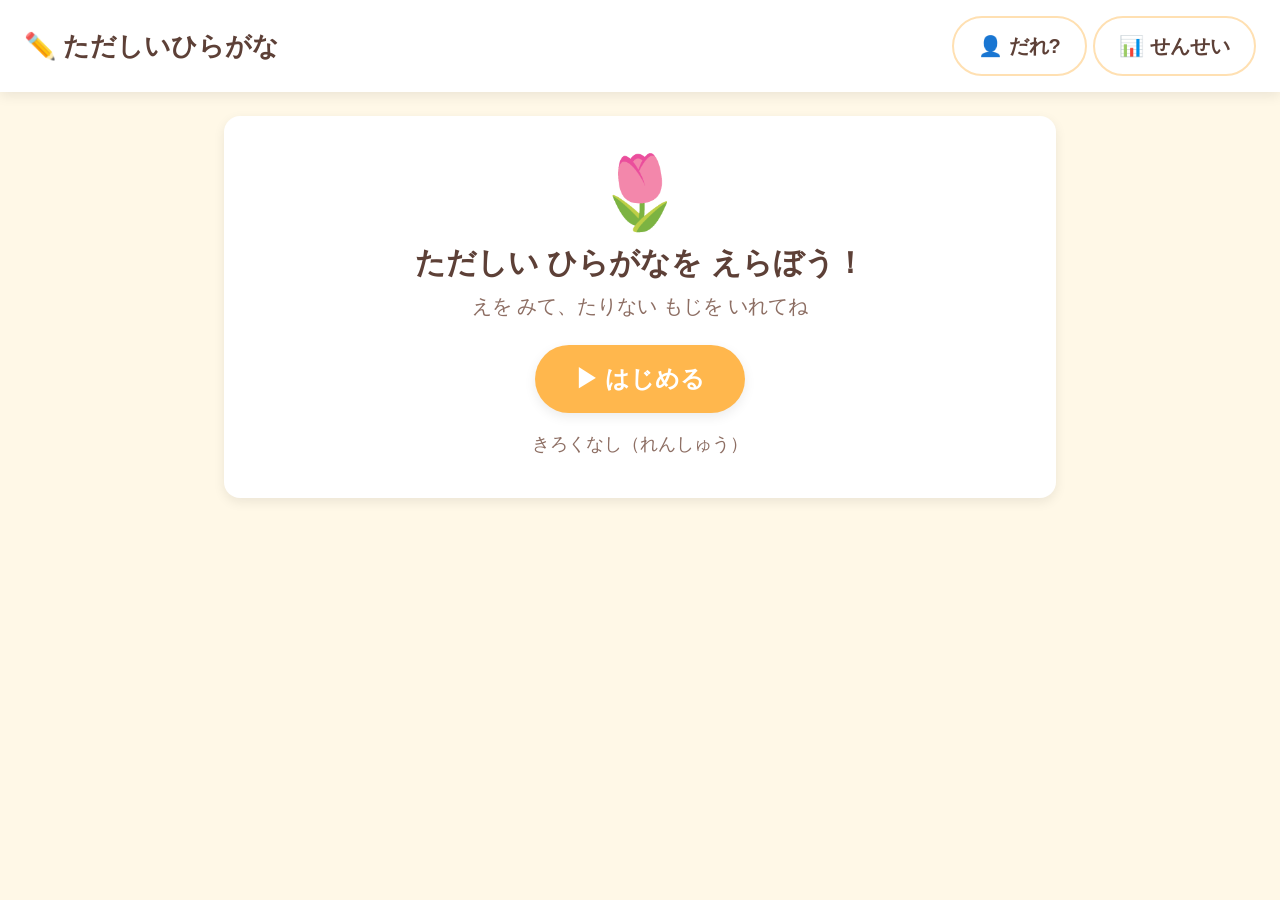
==== tadashii-hiragana/index.html @ 63bd9158 "ただしいひらがなを edu-box 内に統合（別リポ廃止・カードを相対パス化） Co-Authored-By: Claude Opus 4.8 <noreply@anthropic.com>" ====
<!DOCTYPE html>
<html lang="ja">
<head>
<meta charset="UTF-8">
<meta name="viewport" content="width=device-width,initial-scale=1">
<title>ただしいひらがな｜ことば あなうめ</title>
<meta name="description" content="えとことばの あなうめで、ただしいひらがなを えらぶ れんしゅうアプリ。支援学級・1年生むけ。">
<meta property="og:title" content="ただしいひらがな">
<meta property="og:description" content="えとことばの あなうめで、ただしいひらがなを えらぶ れんしゅう。">
<meta property="og:type" content="website">
<meta property="og:url" content="https://mararararai-mst.github.io/edu-box/tadashii-hiragana/">
<link rel="stylesheet" href="common.css">
<link rel="stylesheet" href="style.css">
</head>
<body>
<div class="appbar">
  <h1>✏️ ただしいひらがな</h1>
  <div class="header-actions">
    <button class="btn ghost" id="who-btn">👤 だれ?</button>
    <button class="btn ghost" id="teacher-btn">📊 せんせい</button>
  </div>
</div>

<div class="container">
  <!-- スタート -->
  <div id="start" class="card start-card">
    <div class="start-emoji">🌷</div>
    <h2 class="start-title">ただしい ひらがなを えらぼう！</h2>
    <p class="start-sub">えを みて、たりない もじを いれてね</p>
    <button class="btn big" id="start-btn">▶ はじめる</button>
    <div class="who-now" id="who-now"></div>
  </div>

  <!-- ゲーム -->
  <div id="game" class="card game hidden">
    <div class="stars" id="stars"></div>
    <div class="qtop">
      <div class="emoji" id="emoji">🐕</div>
      <button class="speak-btn" id="speak-btn" title="もういちど きく">🔊</button>
    </div>
    <div class="word" id="word"></div>
    <div class="options" id="options"></div>
  </div>

  <!-- 結果 -->
  <div id="result" class="card result hidden">
    <div class="result-emoji">🎉</div>
    <h2 id="result-title">はなまる ◯こ！</h2>
    <div class="result-stars" id="result-stars"></div>
    <div class="result-actions">
      <button class="btn big" id="again-btn">🔁 もういちど</button>
      <button class="btn ghost big" id="finish-btn">おわる</button>
    </div>
  </div>
</div>

<!-- だれが あそぶ -->
<dialog id="who-dialog" class="dialog">
  <h2>👤 だれが あそぶ？</h2>
  <p class="dim">きろくは えらんだ こに のこります。</p>
  <div class="chip-row" id="who-chips"></div>
  <div class="dialog-actions">
    <button class="btn" id="who-close">きめた</button>
  </div>
</dialog>

<!-- せんせい がめん -->
<dialog id="teacher-dialog" class="dialog">
  <h2>📊 せんせい がめん</h2>

  <h3>せってい</h3>
  <div class="setting-row">
    <span>むずかしさ</span>
    <div class="seg" id="diff-seg">
      <button data-diff="easy">やさしい</button>
      <button data-diff="normal">ふつう</button>
      <button data-diff="hard">むずかしい</button>
      <button data-diff="mix">まぜる</button>
    </div>
  </div>
  <div class="setting-row">
    <span>おとで ヒント</span>
    <label class="switch"><input type="checkbox" id="sound-toggle"><span class="slider"></span></label>
  </div>
  <div class="setting-row">
    <span>1セットの もんだいすう</span>
    <div class="seg" id="len-seg">
      <button data-len="5">5</button>
      <button data-len="10">10</button>
      <button data-len="15">15</button>
    </div>
  </div>

  <h3>きろく（こども べつ）</h3>
  <div id="records"></div>

  <div class="dialog-actions">
    <button class="btn ghost danger" id="reset-records">きろくを けす</button>
    <button class="btn" id="teacher-close">とじる</button>
  </div>
</dialog>

<script src="common.js"></script>
<script src="app.js"></script>
</body>
</html>
---- tadashii-hiragana/common.css ----
/* MSTbase 1年生サポートアプリ 共通スタイル */
* { box-sizing: border-box; margin: 0; padding: 0; }

:root {
  --bg: #fff8e7;
  --bg-card: #ffffff;
  --primary: #ffb74d;
  --primary-soft: #ffe0b2;
  --accent: #81c784;
  --accent-soft: #c8e6c9;
  --pink: #f48fb1;
  --blue: #64b5f6;
  --text: #5d4037;
  --text-soft: #8d6e63;
  --star: #ffc107;
  --shadow: 0 4px 12px rgba(0,0,0,.08);
  --radius: 16px;
  --tap: 60px;
}

html, body {
  font-family: "Hiragino Maru Gothic ProN", "ヒラギノ丸ゴ ProN", "Quicksand", "メイリオ", sans-serif;
  background: var(--bg);
  color: var(--text);
  font-size: 24px;
  line-height: 1.5;
  -webkit-font-smoothing: antialiased;
}

button { font: inherit; cursor: pointer; border: none; background: none; color: inherit; }
input, select, textarea { font: inherit; }

.btn {
  min-width: var(--tap);
  min-height: var(--tap);
  padding: 12px 24px;
  border-radius: 999px;
  background: var(--primary);
  color: #fff;
  font-weight: 700;
  font-size: 20px;
  box-shadow: var(--shadow);
  transition: transform .15s, box-shadow .15s;
  white-space: nowrap;
}
.btn:hover, .btn:active { transform: translateY(-2px); box-shadow: 0 6px 16px rgba(0,0,0,.12); }
.btn.secondary { background: var(--accent); }
.btn.ghost { background: var(--bg-card); color: var(--text); border: 2px solid var(--primary-soft); box-shadow: none; }
.btn.danger { background: #ef9a9a; color: #fff; }

.card {
  background: var(--bg-card);
  border-radius: var(--radius);
  box-shadow: var(--shadow);
  padding: 24px;
}

.appbar {
  display: flex; align-items: center; justify-content: space-between; gap: 16px;
  padding: 16px 24px;
  background: var(--bg-card);
  box-shadow: var(--shadow);
  flex-wrap: wrap;
}
.appbar h1 { font-size: 26px; }

.container { max-width: 1200px; margin: 0 auto; padding: 24px; }

/* トースト */
.toast {
  position: fixed; left: 50%; top: 32px;
  transform: translateX(-50%) translateY(-200%);
  background: var(--accent); color: #fff;
  padding: 16px 32px; border-radius: 999px;
  font-weight: 700; font-size: 22px;
  box-shadow: var(--shadow); z-index: 9999;
  transition: transform .3s;
}
.toast.show { transform: translateX(-50%) translateY(0); }

/* 紙吹雪 */
.confetti {
  position: fixed; pointer-events: none;
  font-size: 32px;
  top: -40px;
  z-index: 9998;
  animation: fall 1.6s ease-in forwards;
}
@keyframes fall {
  0% { transform: translateY(0) rotate(0); opacity: 1; }
  100% { transform: translateY(110vh) rotate(540deg); opacity: 0; }
}

/* 戻るリンク */
.back-link {
  display: inline-flex; align-items: center; gap: 8px;
  text-decoration: none; color: var(--text);
  font-weight: 700; padding: 10px 18px;
  border-radius: 999px; background: var(--bg-card);
  box-shadow: var(--shadow);
  font-size: 18px;
}

/* ダイアログ共通 */
dialog.dialog {
  border: none;
  border-radius: var(--radius);
  padding: 28px;
  max-width: 700px;
  width: 90vw;
  max-height: 85vh;
  overflow: auto;
  font-family: inherit;
  color: var(--text);
}
dialog.dialog::backdrop { background: rgba(0,0,0,.4); }
dialog.dialog h2 { margin-bottom: 16px; font-size: 28px; }
dialog.dialog h3 { margin: 16px 0 12px; font-size: 22px; color: var(--text-soft); }
.dialog-actions { display: flex; gap: 8px; justify-content: flex-end; margin-top: 24px; }
---- tadashii-hiragana/style.css ----
/* ただしいひらがな 専用スタイル */
.hidden { display: none !important; }
.dim { color: var(--text-soft); font-size: 16px; margin-bottom: 12px; }

.container { max-width: 880px; }

/* スタート */
.start-card { text-align: center; padding: 40px 24px; }
.start-emoji { font-size: 72px; line-height: 1; }
.start-title { font-size: 30px; margin: 12px 0 6px; }
.start-sub { color: var(--text-soft); font-size: 20px; margin-bottom: 24px; }
.btn.big { font-size: 24px; padding: 16px 40px; }
.who-now { margin-top: 18px; font-size: 18px; color: var(--text-soft); }

/* ゲーム */
.game { display: flex; flex-direction: column; align-items: center; gap: 18px; padding: 24px; }
.stars { font-size: 26px; letter-spacing: 2px; min-height: 32px; }
.qtop { display: flex; align-items: center; gap: 16px; }
.emoji { font-size: 96px; line-height: 1; }
.speak-btn {
  font-size: 30px; width: 64px; height: 64px; border-radius: 50%;
  background: var(--blue); color: #fff; box-shadow: var(--shadow);
  transition: transform .15s;
}
.speak-btn:active { transform: scale(.92); }

/* ことば（あなあき） */
.word { display: flex; gap: 10px; }
.tile {
  width: 76px; height: 92px; border-radius: 14px;
  display: flex; align-items: center; justify-content: center;
  font-size: 58px; font-weight: 700; background: var(--primary-soft); color: var(--text);
}
.tile.blank {
  background: #fff; border: 4px dashed var(--primary);
  color: transparent;
}
.tile.filled { animation: pop .4s ease; background: var(--accent-soft); }
@keyframes pop { 0%{transform:scale(.3);opacity:0} 60%{transform:scale(1.15)} 100%{transform:scale(1);opacity:1} }

/* せんたくし */
.options { display: flex; flex-wrap: wrap; gap: 16px; justify-content: center; }
.opt {
  width: 120px; height: 120px; border-radius: 20px;
  background: var(--bg-card); box-shadow: var(--shadow);
  display: flex; align-items: center; justify-content: center;
  border: 3px solid transparent; transition: transform .12s, border-color .12s;
}
.opt:hover:not(.done) { transform: translateY(-4px); }
.opt:active:not(.done) { transform: scale(.95); }
.opt .glyph { font-size: 78px; font-weight: 700; line-height: 1; display: inline-block; }
.opt .glyph.mirrorX { transform: scaleX(-1); }
.opt .glyph.mirrorY { transform: scaleY(-1); }
.opt .glyph.rotate  { transform: rotate(180deg); }
.opt.correct { border-color: var(--accent); background: var(--accent-soft); }
.opt.wrong { animation: shake .4s; opacity: .4; pointer-events: none; }
@keyframes shake { 0%,100%{transform:translateX(0)} 20%{transform:translateX(-8px)} 40%{transform:translateX(8px)} 60%{transform:translateX(-6px)} 80%{transform:translateX(6px)} }

/* 〇マーク演出 */
.maru {
  position: fixed; left: 50%; top: 44%;
  width: 230px; height: 230px; border-radius: 50%;
  border: 18px solid #ff8a9a;
  box-shadow: 0 0 0 7px #fff inset, var(--shadow);
  z-index: 9997; pointer-events: none;
  animation: maruPop .9s ease forwards;
}
@keyframes maruPop {
  0%   { transform: translate(-50%, -50%) scale(.2);  opacity: 0; }
  30%  { transform: translate(-50%, -50%) scale(1.12); opacity: 1; }
  70%  { transform: translate(-50%, -50%) scale(1);    opacity: 1; }
  100% { transform: translate(-50%, -50%) scale(1);    opacity: 0; }
}

/* 結果 */
.result { text-align: center; padding: 40px 24px; }
.result-emoji { font-size: 72px; }
.result h2 { font-size: 32px; margin: 10px 0; }
.result-stars { font-size: 40px; letter-spacing: 4px; margin: 12px 0 24px; }
.result-actions { display: flex; gap: 12px; justify-content: center; flex-wrap: wrap; }

/* だれ チップ */
.chip-row { display: flex; flex-wrap: wrap; gap: 10px; }
.chip {
  padding: 12px 20px; border-radius: 999px; font-size: 20px; font-weight: 700;
  background: var(--bg-card); border: 3px solid #eee; box-shadow: var(--shadow);
}
.chip.active { border-color: var(--text); }

/* せんせい がめん */
.setting-row { display: flex; align-items: center; justify-content: space-between; gap: 12px; margin: 14px 0; flex-wrap: wrap; }
.seg { display: inline-flex; background: #f0eadf; border-radius: 999px; padding: 4px; gap: 4px; }
.seg button { padding: 10px 18px; border-radius: 999px; font-weight: 700; font-size: 18px; color: var(--text-soft); }
.seg button.active { background: var(--primary); color: #fff; box-shadow: var(--shadow); }

.switch { position: relative; display: inline-block; width: 64px; height: 36px; }
.switch input { display: none; }
.slider { position: absolute; inset: 0; background: #ccc; border-radius: 999px; transition: .2s; }
.slider::before { content: ""; position: absolute; width: 28px; height: 28px; left: 4px; top: 4px; background: #fff; border-radius: 50%; transition: .2s; }
.switch input:checked + .slider { background: var(--accent); }
.switch input:checked + .slider::before { transform: translateX(28px); }

.rec-row { display: flex; align-items: center; gap: 12px; padding: 10px 0; border-bottom: 1px solid #f0e8dc; font-size: 18px; flex-wrap: wrap; }
.rec-name { font-weight: 700; min-width: 90px; }
.rec-rate { color: var(--accent); font-weight: 700; }
.rec-miss { color: var(--text-soft); font-size: 16px; }
.rec-miss b { color: var(--pink); font-size: 22px; margin: 0 2px; }
.rec-empty { color: var(--text-soft); font-size: 16px; padding: 12px 0; }
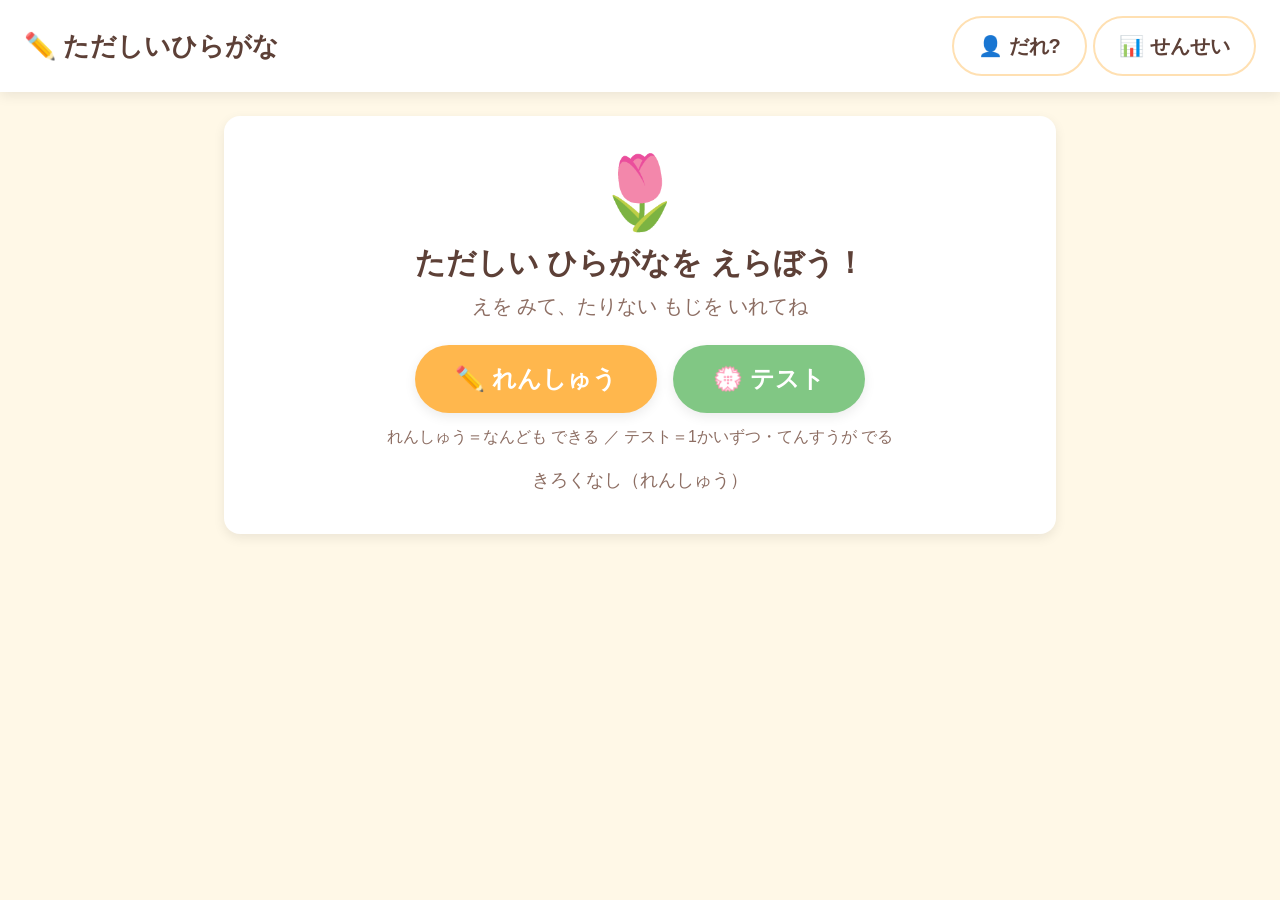
==== commit 2d165466: "ただしいひらがな：れんしゅう／テストのモード分割 Co-Authored-By: Claude Opus 4.8 <noreply@anthropic.com>" ====
--- a/tadashii-hiragana/index.html
+++ b/tadashii-hiragana/index.html
@@ -27,7 +27,11 @@
     <div class="start-emoji">🌷</div>
     <h2 class="start-title">ただしい ひらがなを えらぼう！</h2>
     <p class="start-sub">えを みて、たりない もじを いれてね</p>
-    <button class="btn big" id="start-btn">▶ はじめる</button>
+    <div class="mode-buttons">
+      <button class="btn big" id="practice-btn">✏️ れんしゅう</button>
+      <button class="btn big secondary" id="test-btn">💮 テスト</button>
+    </div>
+    <p class="mode-hint">れんしゅう＝なんども できる ／ テスト＝1かいずつ・てんすうが でる</p>
     <div class="who-now" id="who-now"></div>
   </div>
 
@@ -44,9 +48,10 @@
 
   <!-- 結果 -->
   <div id="result" class="card result hidden">
-    <div class="result-emoji">🎉</div>
+    <div class="result-emoji" id="result-emoji">🎉</div>
     <h2 id="result-title">はなまる ◯こ！</h2>
     <div class="result-stars" id="result-stars"></div>
+    <div class="result-detail hidden" id="result-detail"></div>
     <div class="result-actions">
       <button class="btn big" id="again-btn">🔁 もういちど</button>
       <button class="btn ghost big" id="finish-btn">おわる</button>
--- a/tadashii-hiragana/style.css
+++ b/tadashii-hiragana/style.css
@@ -10,6 +10,8 @@
 .start-title { font-size: 30px; margin: 12px 0 6px; }
 .start-sub { color: var(--text-soft); font-size: 20px; margin-bottom: 24px; }
 .btn.big { font-size: 24px; padding: 16px 40px; }
+.mode-buttons { display: flex; gap: 16px; justify-content: center; flex-wrap: wrap; }
+.mode-hint { margin-top: 12px; font-size: 16px; color: var(--text-soft); }
 .who-now { margin-top: 18px; font-size: 18px; color: var(--text-soft); }
 
 /* ゲーム */
@@ -54,6 +56,7 @@
 .opt .glyph.rotate  { transform: rotate(180deg); }
 .opt.correct { border-color: var(--accent); background: var(--accent-soft); }
 .opt.wrong { animation: shake .4s; opacity: .4; pointer-events: none; }
+.opt.chosen { border-color: #ef9a9a; opacity: .55; }
 @keyframes shake { 0%,100%{transform:translateX(0)} 20%{transform:translateX(-8px)} 40%{transform:translateX(8px)} 60%{transform:translateX(-6px)} 80%{transform:translateX(6px)} }
 
 /* 〇マーク演出 */
@@ -76,7 +79,9 @@
 .result { text-align: center; padding: 40px 24px; }
 .result-emoji { font-size: 72px; }
 .result h2 { font-size: 32px; margin: 10px 0; }
-.result-stars { font-size: 40px; letter-spacing: 4px; margin: 12px 0 24px; }
+.result-stars { font-size: 40px; letter-spacing: 4px; margin: 12px 0 12px; }
+.result-detail { font-size: 20px; color: var(--text-soft); margin: 4px 0 22px; line-height: 1.6; }
+.result-detail b { color: var(--pink); font-size: 28px; margin: 0 3px; }
 .result-actions { display: flex; gap: 12px; justify-content: center; flex-wrap: wrap; }
 
 /* だれ チップ */
@@ -105,4 +110,5 @@
 .rec-rate { color: var(--accent); font-weight: 700; }
 .rec-miss { color: var(--text-soft); font-size: 16px; }
 .rec-miss b { color: var(--pink); font-size: 22px; margin: 0 2px; }
+.rec-test { color: var(--blue); font-weight: 700; font-size: 16px; }
 .rec-empty { color: var(--text-soft); font-size: 16px; padding: 12px 0; }
